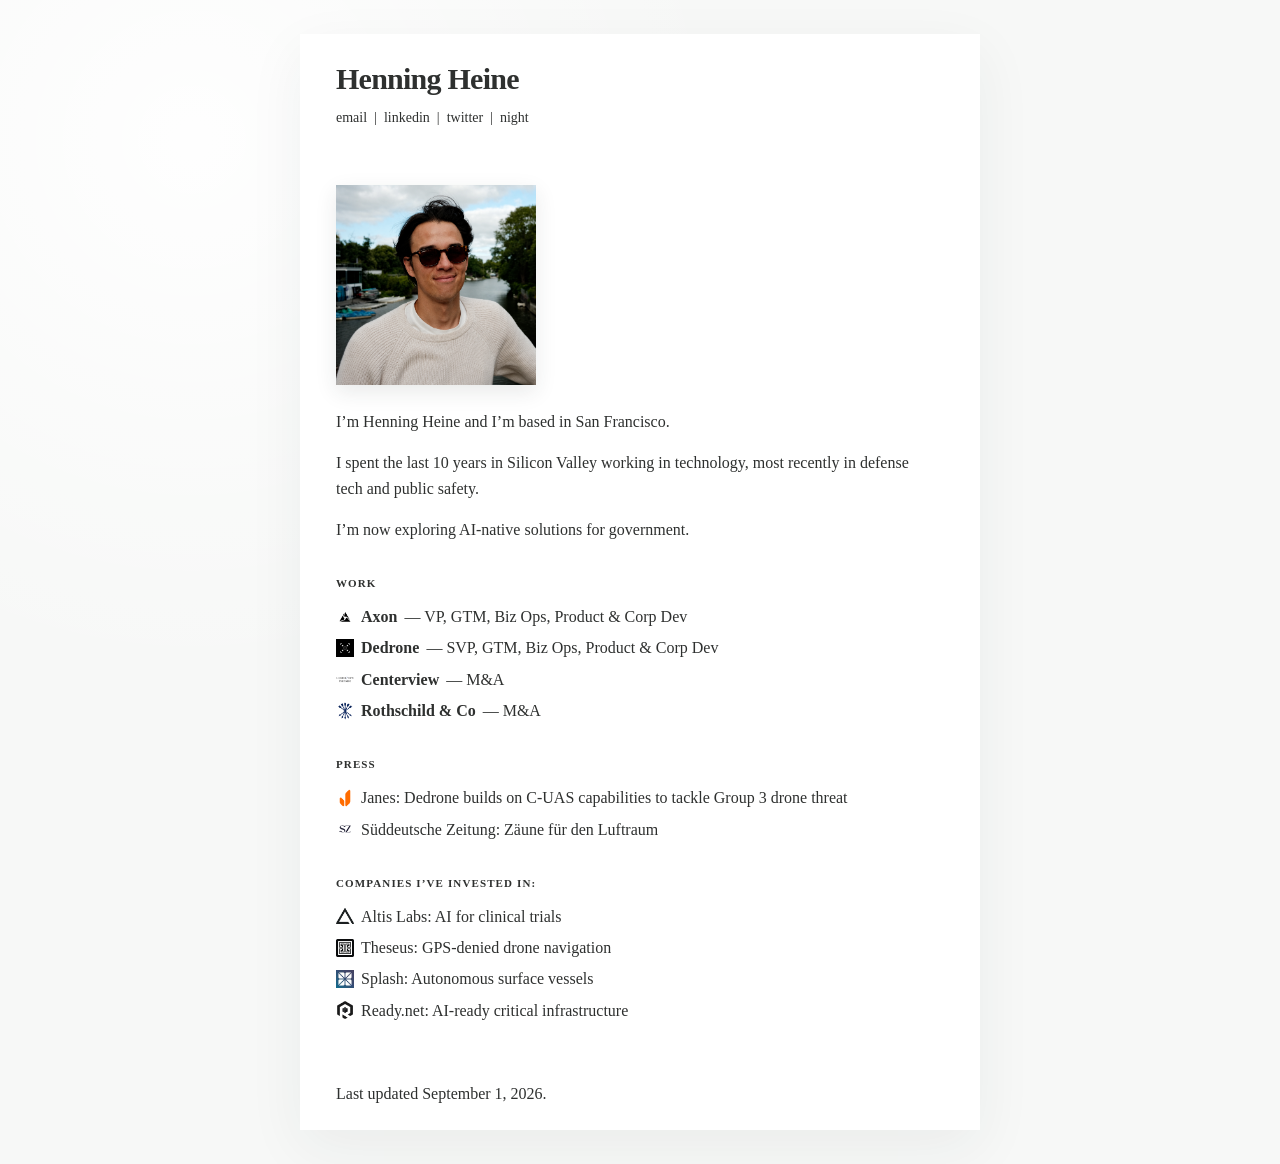
==== index.html @ d6c4101f "Add Google-friendly HH favicon" ====
<!doctype html>
<html lang="en">
  <head>
    <meta charset="utf-8" />
    <meta name="viewport" content="width=device-width, initial-scale=1" />
    <title>Henning Heine</title>
    <meta
      name="description"
      content="Henning Heine is based in San Francisco and exploring AI-native solutions for government."
    />
    <meta
      name="robots"
      content="index, follow, max-image-preview:large, max-snippet:-1, max-video-preview:-1"
    />
    <meta name="referrer" content="no-referrer" />
    <script>
      (() => {
        const savedTheme = localStorage.getItem('theme');
        const hour = new Date().getHours();
        const eveningTheme = hour >= 18 || hour < 6 ? 'dark' : 'light';
        document.documentElement.dataset.theme = savedTheme || eveningTheme;
      })();
    </script>
    <link rel="canonical" href="https://henningheine.com/" />
    <link rel="icon" type="image/png" sizes="96x96" href="/favicon-96.png" />
    <link rel="stylesheet" href="/styles.css?v=20260901-type-6" />

    <meta property="og:title" content="Henning Heine" />
    <meta
      property="og:description"
      content="Silicon Valley technology, AI-native government solutions, and angel investing."
    />
    <meta property="og:type" content="website" />
    <meta property="og:url" content="https://henningheine.com/" />
    <meta property="og:image" content="https://henningheine.com/og.png" />
    <meta name="twitter:card" content="summary_large_image" />
    <meta name="twitter:title" content="Henning Heine" />
    <meta
      name="twitter:description"
      content="Silicon Valley technology, AI-native government solutions, and angel investing."
    />
    <meta name="twitter:image" content="https://henningheine.com/og.png" />
  </head>
  <body class="home-page">
    <div class="page-shell">
      <header class="site-header">
        <a class="site-title" href="/">Henning Heine</a>
        <nav class="social-links" aria-label="Primary navigation">
          <a href="mailto:henning.heine@gmail.com">email</a>
          <span aria-hidden="true">|</span>
          <a href="https://www.linkedin.com/in/henningheine">linkedin</a>
          <span aria-hidden="true">|</span>
          <a href="https://x.com/HenningHeine">twitter</a>
          <span aria-hidden="true">|</span>
          <a class="theme-toggle" href="#night-mode">night</a>
        </nav>
      </header>

      <main id="about">
        <img
          class="portrait"
          src="/henning-portrait.png"
          alt="Henning Heine"
          width="200"
          height="200"
        />

        <div class="bio">
          <p>I’m Henning Heine and I’m based in San Francisco.</p>

          <p>
            I spent the last 10 years in Silicon Valley working in technology,
            most recently in
            <a href="https://www.dedrone.com/">defense tech</a> and
            <a href="https://www.axon.com/">public safety</a>.
          </p>

          <p>I’m now exploring AI-native solutions for government.</p>
        </div>

        <section class="work-section" aria-labelledby="work-heading">
          <h2 id="work-heading">Work</h2>
          <div class="work-list">
            <div class="work-item">
              <img
                class="work-logo"
                src="/work-axon.png"
                alt=""
                width="18"
                height="18"
                loading="lazy"
              />
              <span class="work-name">
                <a href="https://www.axon.com/">Axon</a>
              </span>
              <span class="work-detail"
                >— VP, GTM, Biz Ops, Product &amp; Corp Dev</span
              >
            </div>
            <div class="work-item">
              <img
                class="work-logo"
                src="/work-dedrone.png"
                alt=""
                width="18"
                height="18"
                loading="lazy"
              />
              <span class="work-name">
                <a href="https://www.dedrone.com/">Dedrone</a>
              </span>
              <span class="work-detail"
                >— SVP, GTM, Biz Ops, Product &amp; Corp Dev</span
              >
            </div>
            <div class="work-item">
              <img
                class="work-logo"
                src="/work-centerview-stacked.png"
                alt=""
                width="18"
                height="18"
                loading="lazy"
              />
              <span class="work-name">
                <a href="https://www.centerviewpartners.com/"
                  >Centerview</a
                >
              </span>
              <span class="work-detail">— M&amp;A</span>
            </div>
            <div class="work-item">
              <img
                class="work-logo"
                src="/work-rothschild.png"
                alt=""
                width="18"
                height="18"
                loading="lazy"
              />
              <span class="work-name">
                <a href="https://www.rothschildandco.com/"
                  >Rothschild &amp; Co</a
                >
              </span>
              <span class="work-detail">— M&amp;A</span>
            </div>
          </div>
        </section>

        <section class="press-section" aria-labelledby="press-heading">
          <h2 id="press-heading">Press</h2>
          <div class="press-list">
            <div class="press-item">
              <img
                class="press-logo"
                src="/press-janes.png"
                alt=""
                width="18"
                height="18"
                loading="lazy"
              />
              <a
                class="press-copy"
                href="https://www.janes.com/defence-intelligence-insights/defence-news/c4isr/dedrone-builds-on-c-uas-capabilities-to-tackle-group-3-drone-threat"
                >Janes: Dedrone builds on C-UAS capabilities to tackle Group 3
                drone threat</a
              >
            </div>
            <div class="press-item">
              <img
                class="press-logo"
                src="/press-sueddeutsche.png"
                alt=""
                width="18"
                height="18"
                loading="lazy"
              />
              <a
                class="press-copy"
                href="https://www.sueddeutsche.de/wirtschaft/drohnenabwehr-zaeune-fuer-den-luftraum-1.3644865"
                >Süddeutsche Zeitung: Zäune für den Luftraum</a
              >
            </div>
          </div>
        </section>

        <section aria-labelledby="investments-heading">
          <h2 id="investments-heading">Companies I’ve invested in:</h2>
          <ul class="investments">
            <li>
              <img
                class="investment-logo"
                src="/investment-altis.png"
                alt=""
                width="18"
                height="18"
                loading="lazy"
              />
              <a href="https://www.altislabs.com/"
                >Altis Labs: AI for clinical trials</a
              >
            </li>
            <li>
              <img
                class="investment-logo"
                src="/investment-theseus.png"
                alt=""
                width="18"
                height="18"
                loading="lazy"
              />
              <a href="https://www.theseus.us/"
                >Theseus: GPS-denied drone navigation</a
              >
            </li>
            <li>
              <img
                class="investment-logo"
                src="/investment-splash.png"
                alt=""
                width="18"
                height="18"
                loading="lazy"
              />
              <a href="https://splash9.com/"
                >Splash: Autonomous surface vessels</a
              >
            </li>
            <li>
              <img
                class="investment-logo"
                src="/investment-ready.png"
                alt=""
                width="18"
                height="18"
                loading="lazy"
              />
              <a href="https://ready.net/"
                >Ready.net: AI-ready critical infrastructure</a
              >
            </li>
          </ul>
        </section>
      </main>

      <footer>Last updated September 1, 2026.</footer>
    </div>
    <script>
      const themeToggle = document.querySelector('.theme-toggle');

      const updateThemeToggle = () => {
        const isDark = document.documentElement.dataset.theme === 'dark';
        themeToggle.textContent = isDark ? 'day' : 'night';
      };

      themeToggle.addEventListener('click', (event) => {
        event.preventDefault();
        const isDark = document.documentElement.dataset.theme === 'dark';
        const nextTheme = isDark ? 'light' : 'dark';
        document.documentElement.dataset.theme = nextTheme;
        localStorage.setItem('theme', nextTheme);
        updateThemeToggle();
      });

      updateThemeToggle();
    </script>
  </body>
</html>
---- styles.css ----
:root {
  --background: #f7f8f7;
  --paper: rgba(255, 255, 255, 0.92);
  --ink: #2e302f;
  --link: #2e302f;
  --muted: #2e302f;
  --glow: rgba(255, 255, 255, 0.9);
  --shadow: rgba(42, 48, 45, 0.06);
  --portrait-shadow: rgba(42, 48, 45, 0.1);
  --reading-fade: #fff;
}

html[data-theme='dark'] {
  color-scheme: dark;
  --background: #1b1d1c;
  --paper: rgba(36, 38, 37, 0.96);
  --ink: #e1dfd8;
  --link: #e1dfd8;
  --muted: #e1dfd8;
  --glow: rgba(68, 70, 67, 0.28);
  --shadow: rgba(0, 0, 0, 0.2);
  --portrait-shadow: rgba(0, 0, 0, 0.26);
  --reading-fade: #242625;
}

* {
  box-sizing: border-box;
}

html {
  scroll-behavior: smooth;
}

body {
  min-height: 100vh;
  margin: 0;
  padding: 34px 20px;
  color: var(--ink);
  background:
    radial-gradient(circle at 15% 12%, var(--glow), transparent 34rem),
    var(--background);
  font-family: Georgia, 'Times New Roman', serif;
  font-size: 16px;
  line-height: 1.58;
  text-rendering: optimizeLegibility;
}

.page-shell {
  width: min(680px, 100%);
  margin: 0 auto;
  padding: 30px 36px 24px;
  background: var(--paper);
  box-shadow: 0 18px 55px var(--shadow);
  backdrop-filter: blur(10px);
}

.site-header {
  display: flex;
  align-items: flex-start;
  flex-direction: column;
  gap: 13px;
  padding-bottom: 26px;
}

.quotes-page .site-header {
  position: relative;
  z-index: 5;
}

.site-title {
  color: var(--ink);
  font-size: clamp(24px, 4.2vw, 30px);
  font-weight: 700;
  line-height: 1;
  letter-spacing: -0.025em;
}

.social-links {
  display: flex;
  flex-wrap: wrap;
  align-items: center;
  justify-content: flex-start;
  gap: 7px;
  color: var(--muted);
  font-size: 14px;
  white-space: nowrap;
}

.theme-toggle {
  white-space: nowrap;
}

main {
  padding-top: 30px;
}

.portrait {
  display: block;
  width: 200px;
  height: 200px;
  margin: 0 0 24px;
  object-fit: cover;
  box-shadow: 0 7px 20px var(--portrait-shadow);
}

.bio {
  max-width: 600px;
}

p {
  margin: 0 0 16px;
}

h2 {
  margin: 28px 0 10px;
  font: 700 16px/1.5 Georgia, 'Times New Roman', serif;
}

.home-page h2 {
  color: var(--muted);
  font-variant-caps: all-small-caps;
  letter-spacing: 0.07em;
}

.work-list {
  display: grid;
  gap: 6px;
}

.work-item {
  display: grid;
  grid-template-columns: 18px max-content minmax(0, 1fr);
  gap: 7px;
  align-items: center;
}

.work-logo {
  display: block;
  width: 18px;
  height: 18px;
  background: #fff;
  object-fit: contain;
}

.work-name {
  font-weight: 700;
}

.work-detail {
  color: var(--muted);
}

.press-list {
  display: grid;
  gap: 6px;
}

.press-item {
  display: grid;
  grid-template-columns: 18px minmax(0, 1fr);
  gap: 7px;
  align-items: center;
}

.press-logo {
  display: block;
  width: 18px;
  height: 18px;
  background: #fff;
  object-fit: contain;
}

.press-copy {
  min-width: 0;
}

ul {
  margin: 0;
  padding-left: 23px;
}

li {
  min-height: 27px;
}

.investments {
  display: grid;
  gap: 6px;
  padding-left: 0;
  list-style: none;
}

.investments li {
  display: grid;
  grid-template-columns: 18px minmax(0, 1fr);
  gap: 7px;
  align-items: center;
  min-height: 0;
}

.investment-logo {
  display: block;
  width: 18px;
  height: 18px;
  background: #fff;
  object-fit: contain;
}

.books-page main {
  padding-top: 18px;
}

.books-page section h2,
.quotes-page section h2 {
  margin: 30px 0 5px;
  color: var(--muted);
  font-size: 15px;
  line-height: 1.3;
  letter-spacing: 0.04em;
}

.page-heading {
  margin: 0 0 8px;
  font: 700 clamp(24px, 4.2vw, 30px)/1.1 Georgia, 'Times New Roman', serif;
  letter-spacing: -0.025em;
}

.books-intro {
  color: var(--muted);
}

.quotes-page main {
  padding-top: 18px;
  padding-bottom: min(20vh, 190px);
}

.quotes-page::before,
.quotes-page::after {
  position: fixed;
  z-index: 4;
  left: 50%;
  width: min(680px, calc(100% - 40px));
  height: min(18vh, 150px);
  pointer-events: none;
  content: '';
  opacity: 0;
  transform: translateX(-50%);
  transition: opacity 300ms ease;
}

.quotes-page::before {
  top: 0;
  background: linear-gradient(to bottom, var(--reading-fade) 20%, transparent 100%);
}

.quotes-page::after {
  bottom: 0;
  background: linear-gradient(to top, var(--reading-fade) 20%, transparent 100%);
}

.quote-focus-ready .quotes-page::before,
.quote-focus-ready .quotes-page::after {
  opacity: 1;
}

.quotes-intro {
  margin-bottom: 28px;
  color: var(--muted);
}

.quote-list {
  border-top: 1px solid color-mix(in srgb, var(--ink) 11%, transparent);
}

.quote {
  margin: 0;
  padding: 20px 0 19px;
  border-bottom: 1px solid color-mix(in srgb, var(--ink) 11%, transparent);
}

.quote-focus-ready .quotes-page .quote {
  opacity: 0.2;
  filter: blur(0.35px);
  transform: scale(0.985);
  transform-origin: center;
  transition: opacity 300ms ease, filter 300ms ease, transform 300ms ease;
}

.quote-focus-ready .quotes-page .quote.is-focused {
  opacity: 1;
  filter: none;
  transform: none;
}

.quote blockquote,
.quote blockquote p {
  margin: 0;
}

.quote blockquote {
  max-width: 590px;
  font-size: 18px;
  line-height: 1.58;
  hanging-punctuation: first last;
}

.quote blockquote p + p {
  margin-top: 12px;
}

.quote figcaption {
  margin-top: 8px;
  color: var(--muted);
  font-size: 14px;
  line-height: 1.4;
}

.quote figcaption::before {
  content: '— ';
}

.quote .translation {
  color: var(--muted);
  font-size: 15px;
  font-style: italic;
}

.quote-dialogue blockquote,
.quote-long blockquote {
  font-size: 17px;
}

.quote-verse blockquote {
  line-height: 1.72;
}

.social-links a[aria-current='page'] {
  color: var(--ink);
}

.book-list {
  margin: 0;
  padding: 0;
  list-style: none;
}

.book-list li {
  position: relative;
  min-height: 0;
  margin: 0;
  padding: 5px 0;
  line-height: 1.45;
}

.book-list cite {
  font-style: normal;
  font-weight: 400;
  cursor: pointer;
}

.book-list cite:hover,
.book-list cite:focus-visible {
  text-decoration: underline;
  text-underline-offset: 3px;
}

.book-list cite:focus-visible {
  outline: 2px solid color-mix(in srgb, var(--link) 42%, transparent);
  outline-offset: 3px;
}

.book-link {
  color: inherit;
}

.book-author {
  color: var(--muted);
  font-size: 14px;
}

.book-date {
  display: none;
}

.book-panel {
  position: fixed;
  z-index: 10;
  top: 34px;
  right: auto;
  left: calc(50% + 360px);
  width: 292px;
  max-height: calc(100vh - 68px);
  padding: 18px;
  overflow-y: auto;
  border: 1px solid color-mix(in srgb, var(--ink) 10%, transparent);
  background: color-mix(in srgb, var(--paper) 94%, transparent);
  box-shadow: 0 18px 55px rgba(20, 24, 22, 0.22);
  -webkit-backdrop-filter: blur(14px);
  backdrop-filter: blur(14px);
}

@media (max-width: 1300px) {
  .book-panel {
    right: 16px;
    left: auto;
  }
}

.book-panel-close {
  position: absolute;
  top: 8px;
  right: 10px;
  width: 30px;
  height: 30px;
  padding: 0;
  border: 0;
  color: var(--muted);
  background: transparent;
  font: 24px/1 Georgia, 'Times New Roman', serif;
  cursor: pointer;
}

.book-panel-cover-wrap {
  display: grid;
  width: 92px;
  min-height: 130px;
  margin-bottom: 16px;
  place-items: center;
  overflow: hidden;
  color: var(--muted);
  background: color-mix(in srgb, var(--ink) 5%, transparent);
  font-size: 11px;
  line-height: 1.3;
  text-align: center;
}

.book-panel-cover {
  display: block;
  width: 92px;
  height: auto;
  max-height: 150px;
  object-fit: cover;
}

.book-panel-copy h2 {
  margin: 0 30px 6px 0;
  font: 700 18px/1.25 Georgia, 'Times New Roman', serif;
}

.book-panel-meta {
  margin-bottom: 14px;
  color: var(--muted);
  font-size: 13px;
  line-height: 1.4;
}

.book-panel-summary {
  margin-bottom: 16px;
  font-size: 15px;
  line-height: 1.5;
}

.book-panel-amazon,
.book-panel-source {
  display: block;
  width: fit-content;
  font-size: 14px;
}

.book-panel-source {
  margin-top: 6px;
  color: var(--muted);
  font-size: 12px;
}

.year-toc,
.theme-toc {
  position: fixed;
  z-index: 5;
  top: 50%;
  right: calc(50% + 360px);
  width: 54px;
  height: 133px;
  overflow: hidden;
  transform: translateY(-50%);
}

.theme-toc {
  width: 150px;
}

.year-toc-list,
.theme-toc-list {
  display: flex;
  flex-direction: column;
  transition: transform 220ms ease;
}

.year-toc::before,
.theme-toc::before {
  position: absolute;
  top: 0;
  right: 0;
  bottom: 0;
  width: 1px;
  background: color-mix(in srgb, var(--ink) 16%, transparent);
  content: '';
}

.year-toc a,
.theme-toc a {
  position: relative;
  flex: 0 0 19px;
  height: 19px;
  padding: 2px 12px 2px 0;
  color: var(--muted);
  font-size: 11px;
  line-height: 1.35;
  opacity: 0;
  pointer-events: none;
  text-align: right;
  transition: color 140ms ease, opacity 180ms ease;
  white-space: nowrap;
}

.year-toc a.is-visible,
.theme-toc a.is-visible {
  opacity: var(--toc-opacity, 1);
  pointer-events: auto;
}

.year-toc a::after,
.theme-toc a::after {
  position: absolute;
  top: 50%;
  right: -3px;
  width: 7px;
  height: 7px;
  border: 1px solid color-mix(in srgb, var(--ink) 25%, transparent);
  border-radius: 50%;
  background: var(--background);
  content: '';
  transform: translateY(-50%);
}

.year-toc a:hover,
.year-toc a:focus-visible,
.year-toc a.is-active,
.theme-toc a:hover,
.theme-toc a:focus-visible,
.theme-toc a.is-active {
  color: var(--ink);
  text-decoration: none;
}

.year-toc a.is-active,
.theme-toc a.is-active {
  font-weight: 700;
  opacity: 1;
}

.year-toc a.is-active::after,
.theme-toc a.is-active::after {
  border-color: var(--ink);
  background: var(--ink);
}

@media (max-width: 900px) {
  .year-toc,
  .theme-toc {
    display: none;
  }
}

a {
  color: var(--link);
  text-decoration: none;
  text-underline-offset: 3px;
}

a:focus-visible,
.theme-toggle:focus-visible {
  outline: 2px solid color-mix(in srgb, var(--link) 42%, transparent);
  outline-offset: 3px;
}

footer {
  margin-top: 40px;
  padding-top: 18px;
  color: var(--muted);
}

@media (max-width: 620px) {
  body {
    padding: 16px 12px;
  }

  .page-shell {
    padding: 24px 22px 20px;
  }

  .quotes-page::before,
  .quotes-page::after {
    width: calc(100% - 24px);
    height: min(15vh, 110px);
  }

  .site-header {
    gap: 12px;
    padding-bottom: 22px;
  }

  main {
    padding-top: 24px;
  }

  .portrait {
    width: 172px;
    height: 172px;
  }

  .book-panel {
    top: auto;
    right: 12px;
    bottom: 12px;
    left: 12px;
    width: auto;
    max-height: min(72vh, 560px);
    background: color-mix(in srgb, var(--paper) 86%, transparent);
    -webkit-backdrop-filter: blur(18px) saturate(112%);
    backdrop-filter: blur(18px) saturate(112%);
  }

}

@media (prefers-reduced-motion: reduce) {
  html {
    scroll-behavior: auto;
  }

  .year-toc-list,
  .year-toc a,
  .theme-toc-list,
  .theme-toc a,
  .quotes-page::before,
  .quotes-page::after,
  .quote-focus-ready .quotes-page .quote {
    transition: none;
  }
}
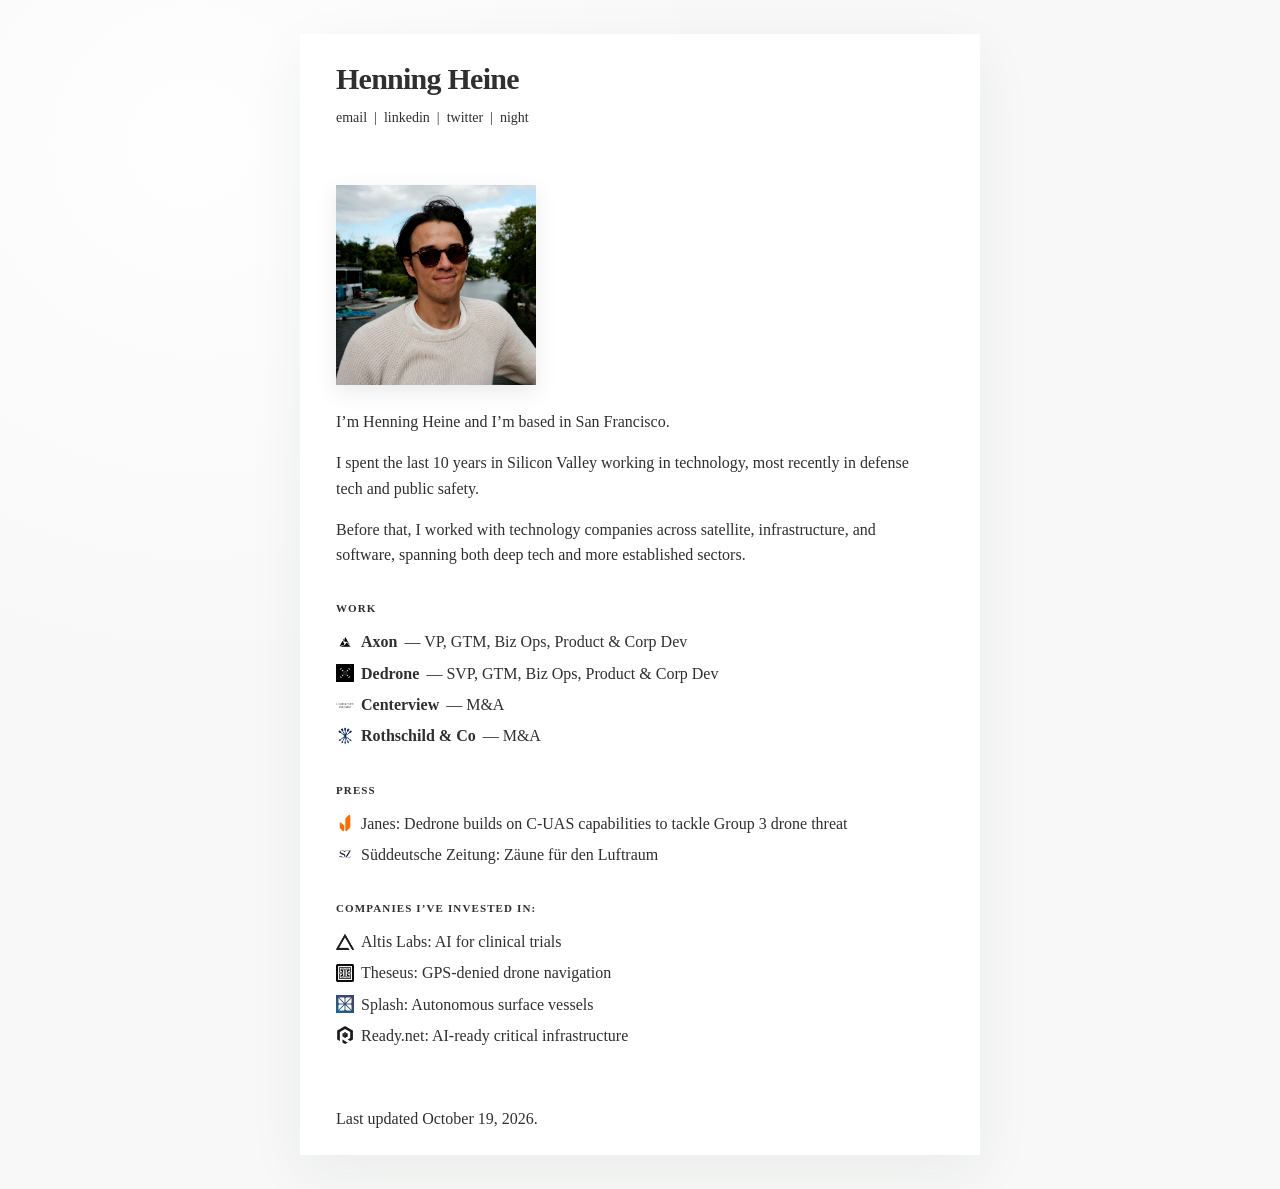
==== commit 01e2479c: "Update biography to describe earlier technology experience" ====
--- a/index.html
+++ b/index.html
@@ -6,7 +6,7 @@
     <title>Henning Heine</title>
     <meta
       name="description"
-      content="Henning Heine is based in San Francisco and exploring AI-native solutions for government."
+      content="Henning Heine is based in San Francisco, with experience across defense tech, public safety, satellite, infrastructure, and software."
     />
     <meta
       name="robots"
@@ -22,13 +22,19 @@
       })();
     </script>
     <link rel="canonical" href="https://henningheine.com/" />
+    <meta name="application-name" content="Henning Heine" />
+    <meta
+      name="google-site-verification"
+      content="jyhQrbRwwLQMy8XKvwFD4kD7KzSQr3hxa8bpG_PBGgo"
+    />
     <link rel="icon" type="image/png" sizes="96x96" href="/favicon-96.png" />
     <link rel="stylesheet" href="/styles.css?v=20260901-type-6" />
 
     <meta property="og:title" content="Henning Heine" />
+    <meta property="og:site_name" content="Henning Heine" />
     <meta
       property="og:description"
-      content="Silicon Valley technology, AI-native government solutions, and angel investing."
+      content="Silicon Valley technology, defense tech, public safety, and angel investing."
     />
     <meta property="og:type" content="website" />
     <meta property="og:url" content="https://henningheine.com/" />
@@ -37,9 +43,18 @@
     <meta name="twitter:title" content="Henning Heine" />
     <meta
       name="twitter:description"
-      content="Silicon Valley technology, AI-native government solutions, and angel investing."
+      content="Silicon Valley technology, defense tech, public safety, and angel investing."
     />
     <meta name="twitter:image" content="https://henningheine.com/og.png" />
+    <script type="application/ld+json">
+      {
+        "@context": "https://schema.org",
+        "@type": "WebSite",
+        "name": "Henning Heine",
+        "alternateName": "henningheine.com",
+        "url": "https://henningheine.com/"
+      }
+    </script>
   </head>
   <body class="home-page">
     <div class="page-shell">
@@ -75,7 +90,7 @@
             <a href="https://www.axon.com/">public safety</a>.
           </p>
 
-          <p>I’m now exploring AI-native solutions for government.</p>
+          <p>Before that, I worked with technology companies across satellite, infrastructure, and software, spanning both deep tech and more established sectors.</p>
         </div>
 
         <section class="work-section" aria-labelledby="work-heading">
@@ -244,7 +259,7 @@
         </section>
       </main>
 
-      <footer>Last updated September 1, 2026.</footer>
+      <footer>Last updated October 19, 2026.</footer>
     </div>
     <script>
       const themeToggle = document.querySelector('.theme-toggle');
--- a/styles.css
+++ b/styles.css
@@ -8,6 +8,11 @@
   --shadow: rgba(42, 48, 45, 0.06);
   --portrait-shadow: rgba(42, 48, 45, 0.1);
   --reading-fade: #fff;
+  --map-land: #e4e7e5;
+  --map-border: #f7f8f7;
+  --map-visited: #657d70;
+  --map-visited-hover: #405b4d;
+  --map-ocean: #f2f5f3;
 }
 
 html[data-theme='dark'] {
@@ -21,6 +26,11 @@
   --shadow: rgba(0, 0, 0, 0.2);
   --portrait-shadow: rgba(0, 0, 0, 0.26);
   --reading-fade: #242625;
+  --map-land: #343836;
+  --map-border: #1b1d1c;
+  --map-visited: #94ad9f;
+  --map-visited-hover: #c3d3ca;
+  --map-ocean: #202321;
 }
 
 * {
@@ -590,6 +600,201 @@
   color: var(--muted);
 }
 
+.sr-only {
+  position: absolute;
+  width: 1px;
+  height: 1px;
+  padding: 0;
+  margin: -1px;
+  overflow: hidden;
+  clip: rect(0, 0, 0, 0);
+  white-space: nowrap;
+  border: 0;
+}
+
+.travel-page {
+  width: min(1040px, 100%);
+}
+
+.travel-page main {
+  padding-top: 18px;
+}
+
+.travel-heading-row {
+  display: flex;
+  align-items: flex-end;
+  justify-content: space-between;
+  gap: 24px;
+  margin-bottom: 28px;
+}
+
+.travel-intro {
+  margin: 8px 0 0;
+  color: var(--muted);
+}
+
+.travel-controls {
+  display: flex;
+  align-items: center;
+  justify-content: space-between;
+  gap: 16px;
+}
+
+.travel-controls {
+  margin-bottom: 12px;
+}
+
+.travel-filters {
+  display: flex;
+  flex-wrap: wrap;
+  gap: 5px;
+}
+
+.travel-filter {
+  border: 0;
+  color: var(--ink);
+  background: transparent;
+  font: inherit;
+  cursor: pointer;
+}
+
+.travel-filter {
+  padding: 4px 8px;
+  border-radius: 999px;
+  color: var(--muted);
+  font-size: 13px;
+}
+
+.travel-filter:hover,
+.travel-filter:focus-visible,
+.travel-filter.is-active {
+  color: var(--paper);
+  background: var(--ink);
+  outline: none;
+}
+
+.travel-search input {
+  width: 150px;
+  padding: 6px 2px;
+  border: 0;
+  border-bottom: 1px solid color-mix(in srgb, var(--ink) 20%, transparent);
+  border-radius: 0;
+  color: var(--ink);
+  background: transparent;
+  font: 14px Georgia, 'Times New Roman', serif;
+}
+
+.travel-search input::placeholder {
+  color: var(--muted);
+  opacity: 0.65;
+}
+
+.travel-search input:focus {
+  border-bottom-color: var(--ink);
+  outline: none;
+}
+
+.travel-map-wrap {
+  position: relative;
+  overflow: hidden;
+  border: 1px solid color-mix(in srgb, var(--ink) 10%, transparent);
+  background: var(--map-ocean);
+}
+
+.travel-map {
+  aspect-ratio: 1.92 / 1;
+  min-height: 260px;
+}
+
+.travel-map svg {
+  display: block;
+  width: 100%;
+  height: 100%;
+}
+
+.map-sphere {
+  fill: var(--map-ocean);
+}
+
+.map-country {
+  fill: var(--map-land);
+  stroke: var(--map-border);
+  stroke-width: 0.65px;
+  vector-effect: non-scaling-stroke;
+}
+
+.map-country.is-visited {
+  fill: var(--map-visited);
+  transition: fill 140ms ease, opacity 140ms ease;
+}
+
+.map-country.is-visited:hover {
+  fill: var(--map-visited-hover);
+  outline: none;
+}
+
+.map-country.is-visited.is-filtered {
+  fill: var(--map-land);
+  opacity: 0.45;
+  pointer-events: none;
+}
+
+.map-marker {
+  stroke: var(--surface);
+  stroke-width: 1.5px;
+  vector-effect: non-scaling-stroke;
+}
+
+.travel-map-loading,
+.travel-map-error {
+  display: grid;
+  height: 100%;
+  min-height: 260px;
+  margin: 0;
+  place-items: center;
+  color: var(--muted);
+  font-size: 14px;
+}
+
+.travel-map-key {
+  position: absolute;
+  right: 12px;
+  bottom: 10px;
+  display: flex;
+  align-items: center;
+  gap: 6px;
+  color: var(--muted);
+  font-size: 11px;
+}
+
+.travel-map-key i {
+  width: 10px;
+  height: 10px;
+  background: var(--map-visited);
+}
+
+.map-tooltip {
+  position: absolute;
+  z-index: 3;
+  display: grid;
+  padding: 7px 9px;
+  color: var(--ink);
+  background: var(--paper);
+  box-shadow: 0 6px 18px var(--shadow);
+  font-size: 12px;
+  line-height: 1.3;
+  pointer-events: none;
+}
+
+.map-tooltip span {
+  color: var(--muted);
+  font-size: 10px;
+}
+
+.map-tooltip.is-muted {
+  color: var(--muted);
+}
+
 @media (max-width: 620px) {
   body {
     padding: 16px 12px;
@@ -631,6 +836,23 @@
     backdrop-filter: blur(18px) saturate(112%);
   }
 
+  .travel-heading-row {
+    align-items: flex-start;
+  }
+
+  .travel-controls {
+    align-items: stretch;
+    flex-direction: column;
+  }
+
+  .travel-search input {
+    width: 100%;
+  }
+
+  .travel-map {
+    min-height: 210px;
+  }
+
 }
 
 @media (prefers-reduced-motion: reduce) {
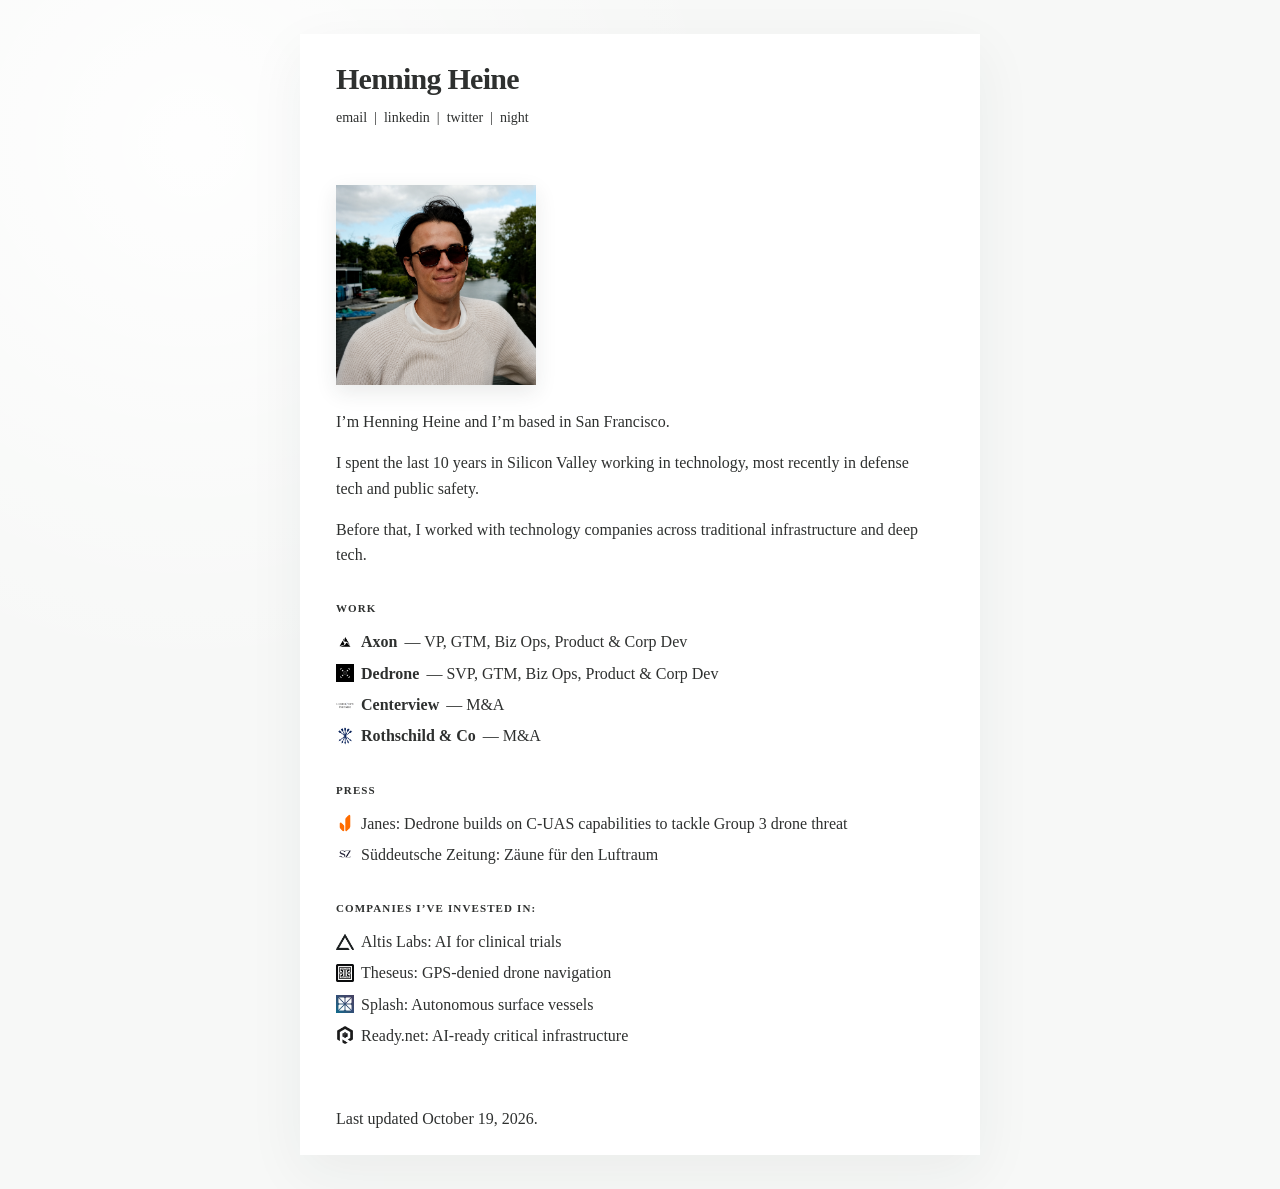
==== commit 3c13e6ea: "Refine biography to traditional infrastructure and deep tech" ====
--- a/index.html
+++ b/index.html
@@ -6,7 +6,7 @@
     <title>Henning Heine</title>
     <meta
       name="description"
-      content="Henning Heine is based in San Francisco, with experience across defense tech, public safety, satellite, infrastructure, and software."
+      content="Henning Heine is based in San Francisco, with experience across defense tech, public safety, traditional infrastructure, and deep tech."
     />
     <meta
       name="robots"
@@ -90,7 +90,7 @@
             <a href="https://www.axon.com/">public safety</a>.
           </p>
 
-          <p>Before that, I worked with technology companies across satellite, infrastructure, and software, spanning both deep tech and more established sectors.</p>
+          <p>Before that, I worked with technology companies across traditional infrastructure and deep tech.</p>
         </div>
 
         <section class="work-section" aria-labelledby="work-heading">
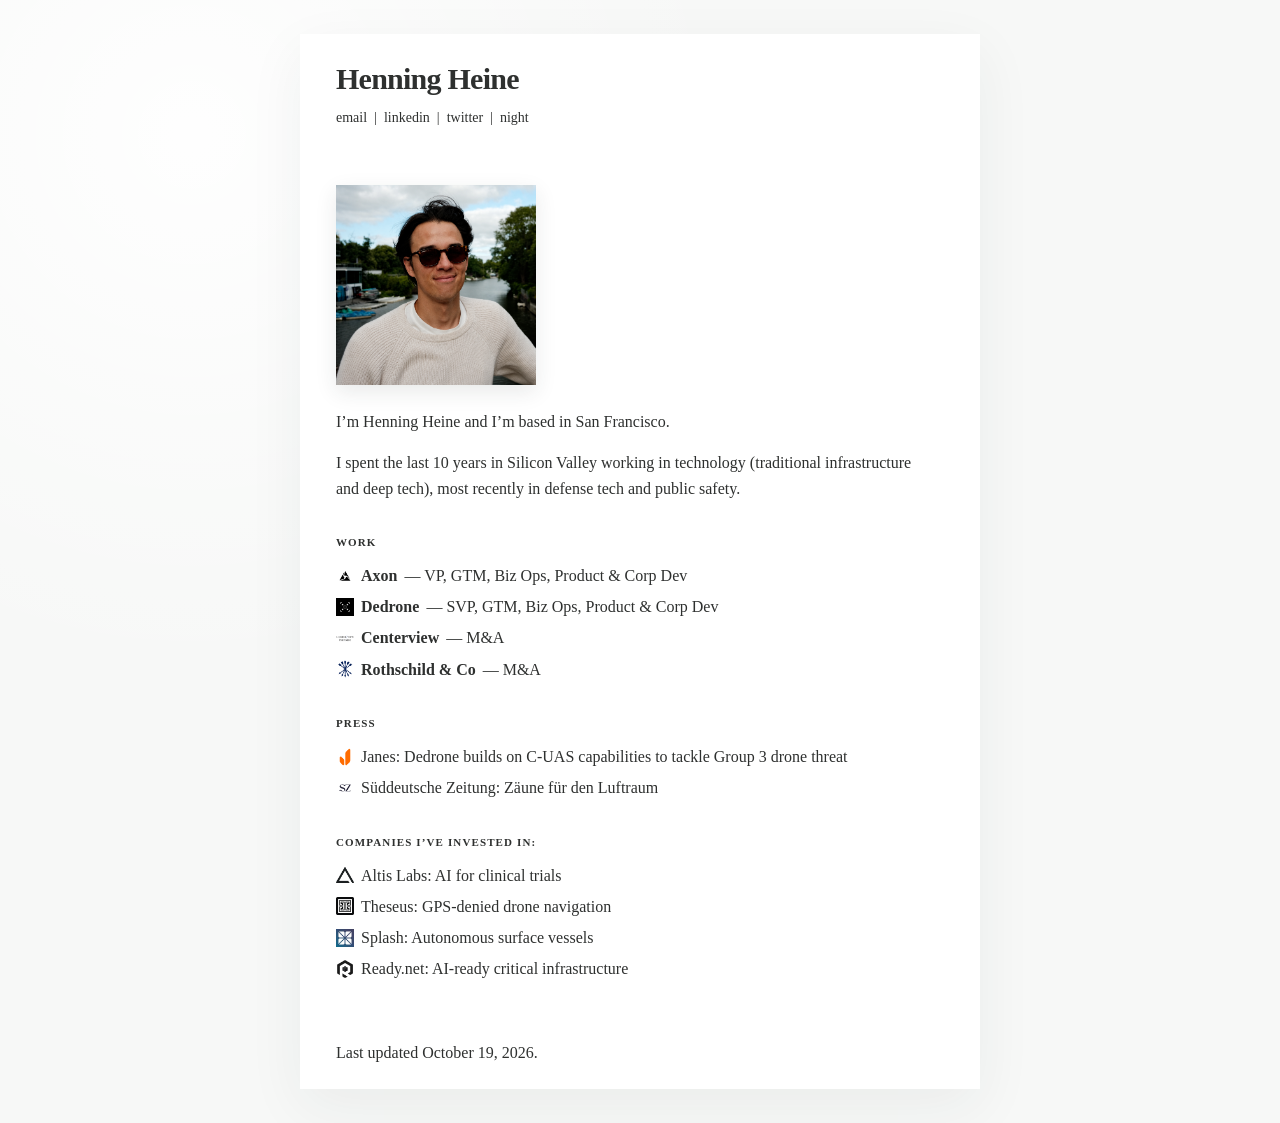
==== commit 899c2832: "Fold technology experience into parenthetical in main biography" ====
--- a/index.html
+++ b/index.html
@@ -84,13 +84,11 @@
           <p>I’m Henning Heine and I’m based in San Francisco.</p>
 
           <p>
-            I spent the last 10 years in Silicon Valley working in technology,
-            most recently in
+            I spent the last 10 years in Silicon Valley working in technology
+            (traditional infrastructure and deep tech), most recently in
             <a href="https://www.dedrone.com/">defense tech</a> and
             <a href="https://www.axon.com/">public safety</a>.
           </p>
-
-          <p>Before that, I worked with technology companies across traditional infrastructure and deep tech.</p>
         </div>
 
         <section class="work-section" aria-labelledby="work-heading">
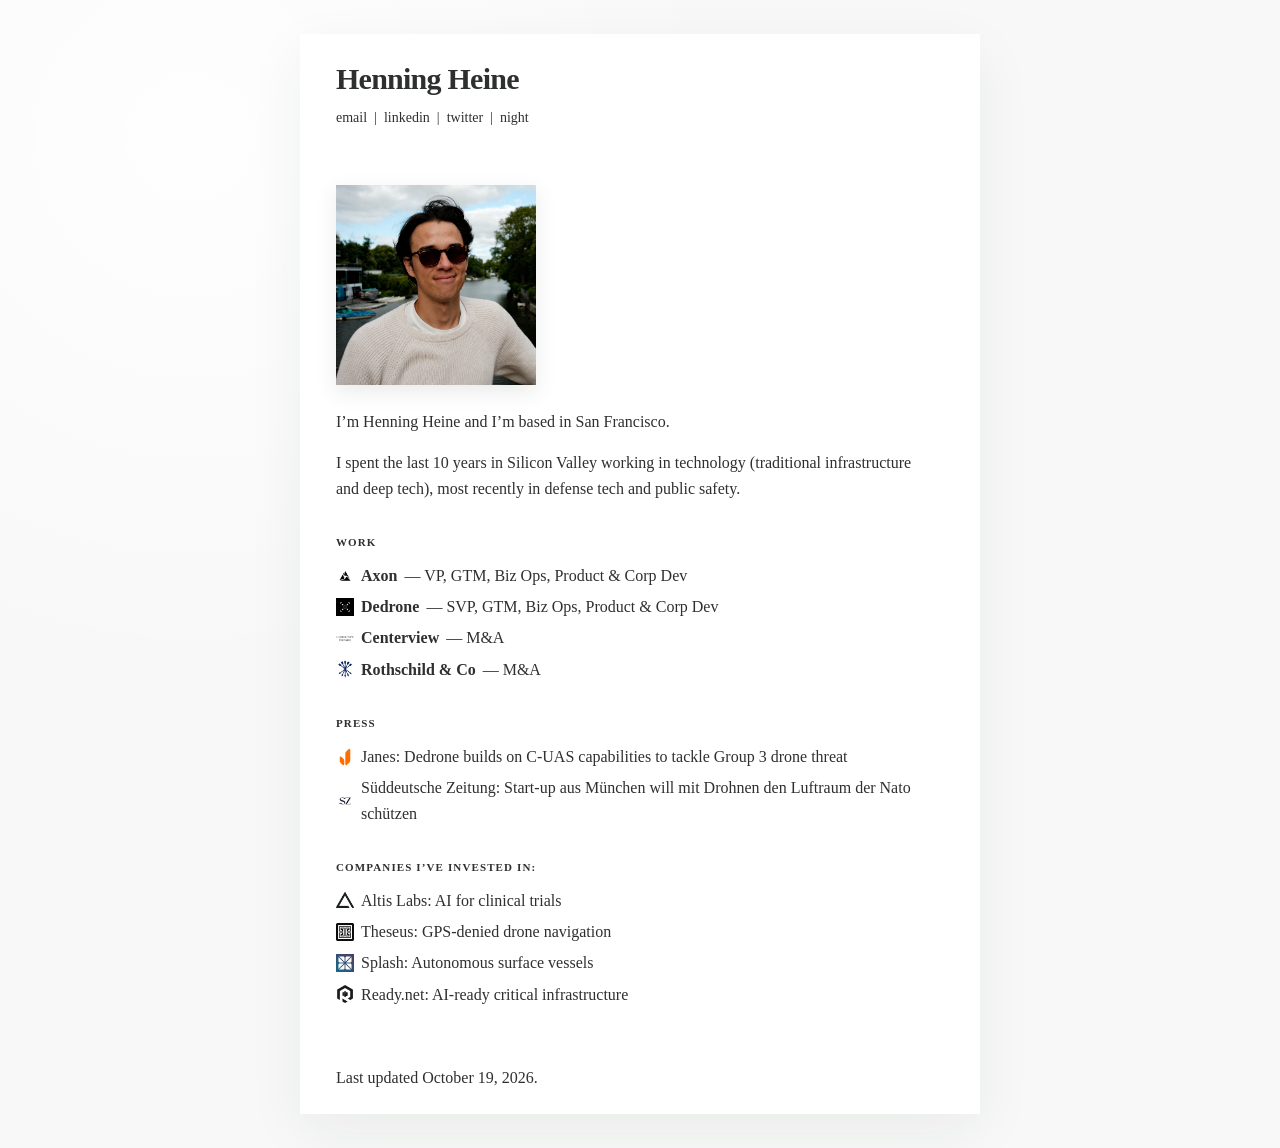
==== commit 707fa7d1: "Update Süddeutsche press link" ====
--- a/index.html
+++ b/index.html
@@ -191,8 +191,9 @@
               />
               <a
                 class="press-copy"
-                href="https://www.sueddeutsche.de/wirtschaft/drohnenabwehr-zaeune-fuer-den-luftraum-1.3644865"
-                >Süddeutsche Zeitung: Zäune für den Luftraum</a
+                href="https://www.sueddeutsche.de/wirtschaft/muenchen-tytan-technologies-drohnenproduktion-nato-luftverteidigung-li.3325460"
+                >Süddeutsche Zeitung: Start-up aus München will mit Drohnen den
+                Luftraum der Nato schützen</a
               >
             </div>
           </div>
